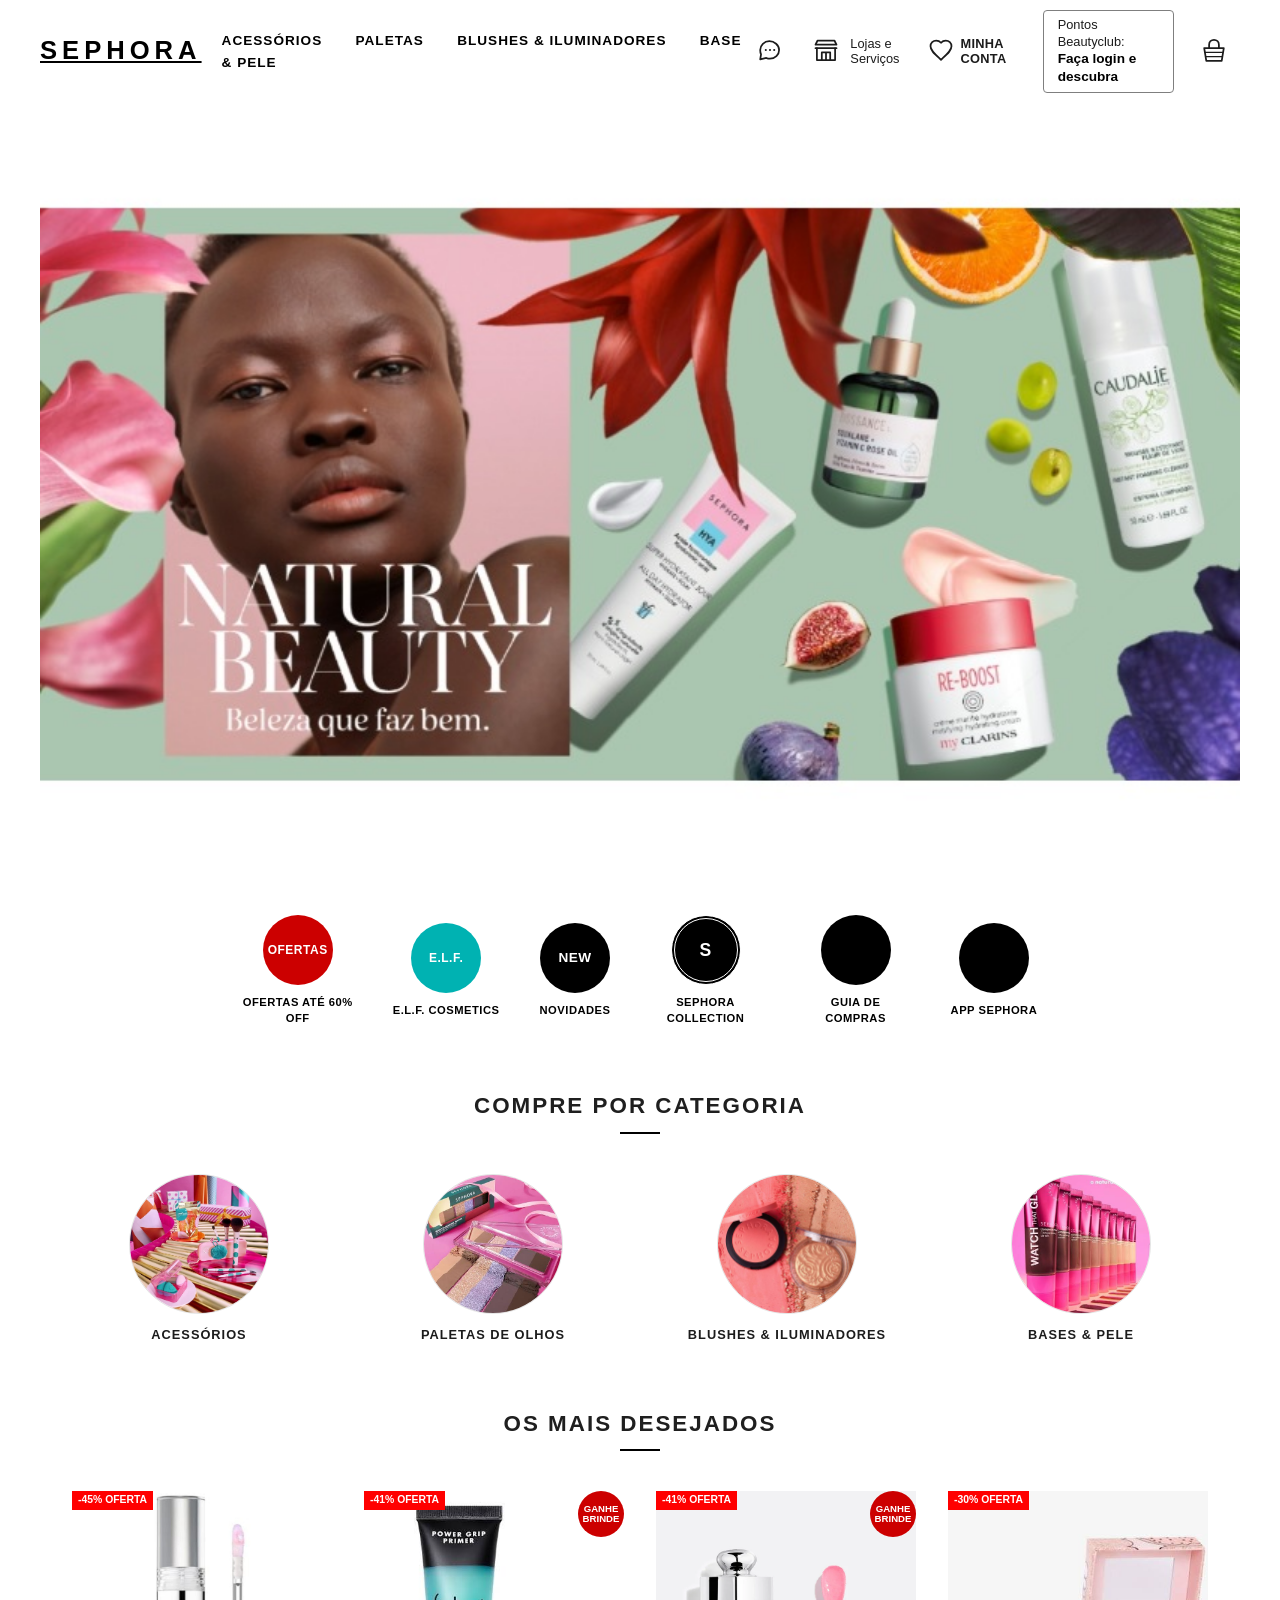
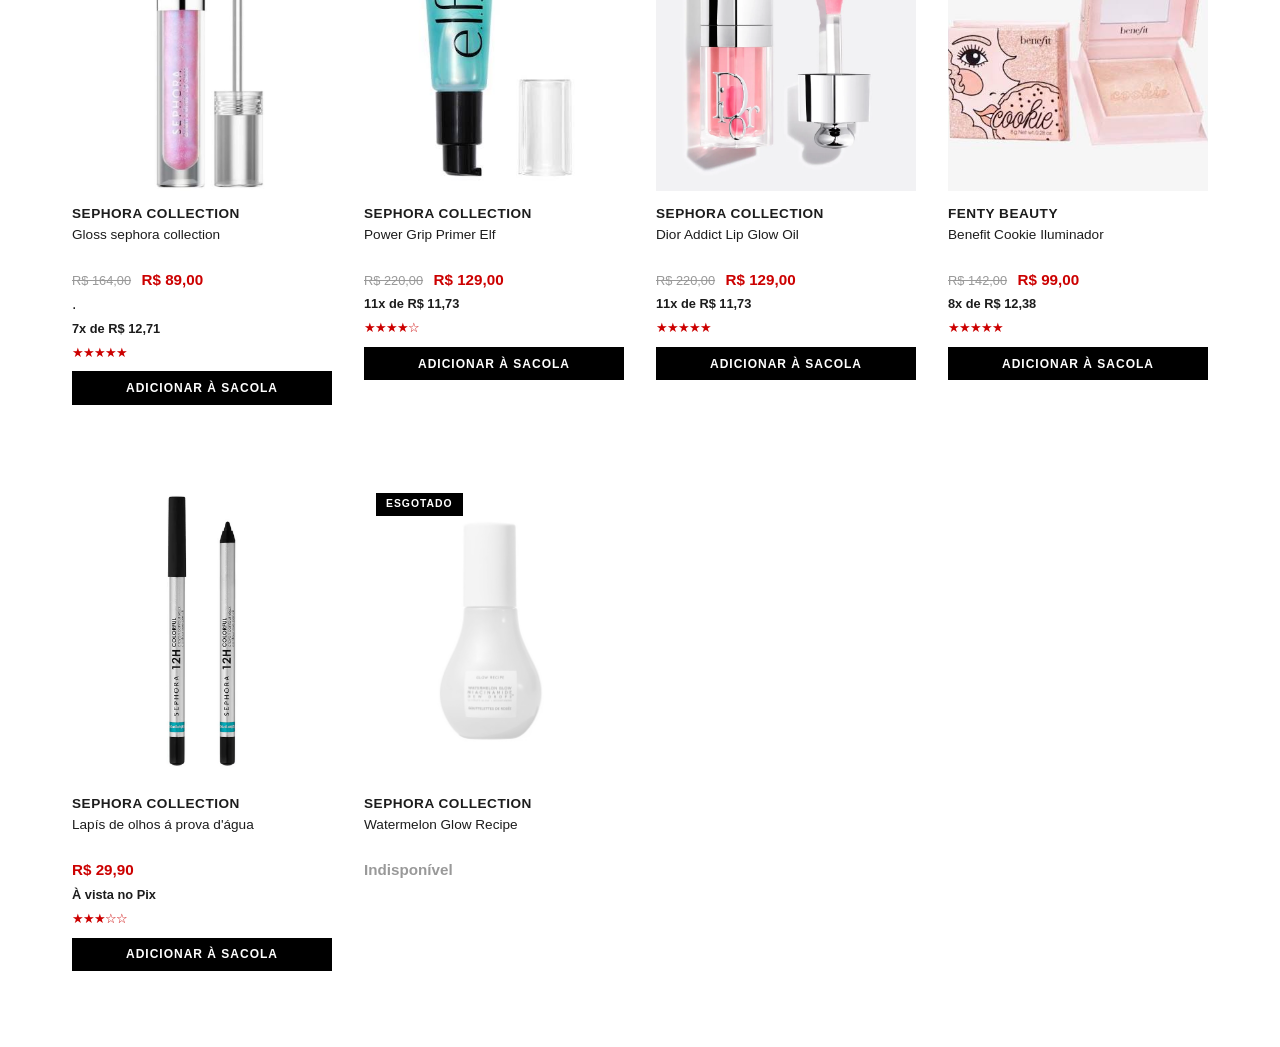
==== index.html @ aa8ab653 "Projeto completo E-commerce HTML5 e CSS3" ====
<!DOCTYPE html>
<html lang="br">
<head>
    <meta charset="UTF-8">
    <meta name="viewport" content="width=device-width, initial-scale=1.0">
    <title>Sephora Collection | Vitrine Glow  Beauty</title>
    <link rel="stylesheet" href="style.css">
</head>
<body>
    <header class="main-header">
        <div class="header-container">
            <div class="logo-area">
                <a href="index.html" class="brand-name">Sephora</a>
            </div>
            
            <nav class="main-nav">
                <a href="imagem.jpg.jpg">Acessórios</a>
                <a href="#paletas">Paletas</a>
                <a href="#blushes">Blushes & Iluminadores</a>
                <a href="#pele">Base & Pele</a>
            </nav>
            <div class="cart-icon" aria-label="Sacola de compras"></div>
              <!-- REPLICA EXATA DOS ÍCONES DA SEPHORA -->
<div class="sephora-icons-row">
    
    <!-- 1. Balão de Atendimento (...) -->
    <button class="sephora-icon-button" aria-label="Atendimento">
        <svg class="svg-sephora-asset" viewBox="0 0 40 40" width="28" height="28">
            <path fill="none" stroke="#1c1c1c" stroke-width="2.5" stroke-linecap="round" stroke-linejoin="round" d="M33,18.5 C33,25.4 27.2,31 20,31 C18.1,31 16.3,30.6 14.7,29.9 L6,32 L7.2,24.9 C6.4,23 6,20.8 6,18.5 C6,11.6 11.8,6 19,6 C26.2,6 33,11.6 33,18.5 Z"/>
            <circle cx="14" cy="18.5" r="1.5" fill="#1c1c1c"/>
            <circle cx="20" cy="18.5" r="1.5" fill="#1c1c1c"/>
            <circle cx="26" cy="18.5" r="1.5" fill="#1c1c1c"/>
        </svg>
    </button>

    <!-- 2. Lojas e Serviços -->
    <button class="sephora-icon-button" aria-label="Lojas e Serviços">
        <svg class="svg-sephora-asset" viewBox="0 0 40 40" width="28" height="28">
            <!-- Teto/Aba da loja -->
            <path fill="none" stroke="#1c1c1c" stroke-width="2.5" stroke-linecap="round" stroke-linejoin="round" d="M5,16 L35,16 M5,11 L35,11 M5,11 L8,5 L32,5 L35,11"/>
            <!-- Corpo e colunas internas da fachada -->
            <path fill="none" stroke="#1c1c1c" stroke-width="2.5" stroke-linecap="round" stroke-linejoin="round" d="M7,16 L7,33 L33,33 L33,16 M14,33 L14,22 L26,22 L26,33 M20,22 L20,33"/>
        </svg>
        <span class="sephora-icon-label-text">Lojas e<br>Serviços</span>
    </button>

    <!-- 3. Minha Conta / Favoritos -->
    <a href="cadastro.html" class="sephora-icon-button" aria-label="Minha Conta" style="text-decoration: none; color: inherit; display:  flex; align-items: center; gap:5px;">
        <svg class="svg-sephora-asset" viewBox="0 0 40 40" width="28" height="28">
            <path fill="none" stroke="#1c1c1c" stroke-width="2.5" stroke-linecap="round" stroke-linejoin="round" d="M20,32.5 L17.8,30.5 C10,23.4 5,18.9 5,13.3 C5,8.7 8.6,5.1 13.2,5.1 C15.8,5.1 18.3,6.3 20,8.2 C21.7,6.3 24.2,5.1 26.8,5.1 C31.4,5.1 35,8.7 35,13.3 C35,18.9 30,23.4 22.2,30.5 L20,32.5 Z"/>
        </svg>
        <span class="sephora-icon-label-text bold-uppercase">MINHA CONTA</span>
    </a>

    <!-- 4. Caixa Beautyclub -->
    <div class="sephora-beautyclub-box">
        <span class="bc-row-top">Pontos Beautyclub:</span>
        <span class="bc-row-bottom">Faça login e descubra</span>
    </div>

    <!-- 5. Sacola de Compras Aramada -->
    <a href="carrinho.html" class="sephora-icon-button" aria-label="Sacola de compras">
        <svg class="svg-sephora-asset" viewBox="0 0 40 40" width="28" height="28">
            <!-- Alça superior -->
            <path fill="none" stroke="#1c1c1c" stroke-width="2.5" stroke-linecap="round" stroke-linejoin="round" d="M13,16 L13,11 C13,7.1 16.1,4 20,4 C23.9,4 27,7.1 27,11 L27,16"/>
            <!-- Cesta base -->
            <path fill="none" stroke="#1c1c1c" stroke-width="2.5" stroke-linecap="round" stroke-linejoin="round" d="M6,16 L34,16 L31,34 L9,34 Z"/>
            <!-- Linhas horizontais internas da cesta -->
            <path fill="none" stroke="#1c1c1c" stroke-width="1.8" d="M7,22 L33,22 M8,28 L32,28"/>
        </svg>
    </a>

</div>

        </div>
    </header>

    <main>
        
        <section class="hero-carousel" aria-label="Destaques e Campanhas de Beleza">
            <div class="carousel-track">
                <div class="carousel-slide" id="slide-1">
                    <img src="img/Sephora.jpg" width="1200" height="400" alt="Banner Campanha Especial: Conheça as novas coleções de Paletas Sephora.">
                </div>
                <div class="carousel-slide" id="slide-2">
                    <img src="acessorios.png" width="1200" height="400" alt="Banner de maquiagens exclusivas dispostas em uma bancada sofisticada com pincéis premium.">
                </div>
                <div class="carousel-slide" id="slide-3">
                    <img src="img/" width="1200" height="400" alt="Banner de cuidados com a pele e bases fluidas de alta performance.">
                </div>
            </div>
        </section>

        <!-- 3. NAVEGAÇÃO POR CATEGORIAS CORRIGIDA (Sem links quebrados) -->
<section class="bubble-categories-section">
    <div class="bubbles-container">
        
        <a href="#" class="bubble-item">
            <div class="bubble-img-holder alert-red">OFERTAS</div>
            <span>OFERTAS ATÉ 60% OFF</span>
        </a>

        <a href="#" class="bubble-item">
            <!-- Corrigido: Agora usa um círculo estilizado em CSS texturizado -->
            <div class="bubble-img-holder bg-elf">e.l.f.</div>
            <span>E.L.F. COSMETICS</span>
        </a>

        <a href="#" class="bubble-item">
            <div class="bubble-img-holder bg-dark">NEW</div>
            <span>NOVIDADES</span>
        </a>

        <a href="#" class="bubble-item">
            <!-- Corrigido: Agora usa um círculo estilizado com as listras da Sephora -->
            <div class="bubble-img-holder bg-sephora">S</div>
            <span>SEPHORA COLLECTION</span>
        </a>

        <a href="#" class="bubble-item">
            <div class="bubble-img-holder bg-dark"></div>
            <span>GUIA DE COMPRAS</span>
        </a>

        <a href="#" class="bubble-item">
            <div class="bubble-img-holder bg-dark"></div>
            <span>APP SEPHORA</span>
        </a>

    </div>
</section>


    <section class="categories-section">
            <h2>Compre por Categoria</h2>
            <div class="categories-grid">
                <a href="#acessorios" class="category-item">
                    <img src="imagem.jpg.jpg" width="150" height="150" alt="Categoria Acessórios e Pincéis de Maquiagem.">
                    <span>Acessórios</span>
                </a>
                <a href="#paletas" class="category-item">
                    <img src="img/images (2).jpg" width="150" height="150" alt="Categoria Paletas de Sombras Oculares Metálicas.">
                    <span>Paletas de Olhos</span>
                </a>
                <a href="#blushes" class="category-item">
                    <img src="img/532037_4_COLORFUL_LUMINIZER_COMPO_08_2025_1000px.avif" width="150" height="150" alt="Categoria Blushes e Iluminadores Compactos.">
                    <span>Blushes & Iluminadores</span>
                </a>
                <a href="#pele" class="category-item">
                    <img src="img/images (3).jpg" width="150" height="150" alt="Categoria Bases e Corretivos Faciais de Alta Cobertura.">
                    <span>Bases & Pele</span>
                </a>
            </div>
        </section>
        <section class="showcase-section">
            <h2>Os Mais Desejados</h2>
            <div class="products-grid">
                
                
                <article class="product-card" id="acessorios">
                    <span class="badge-discount">-45% OFERTA</span>
                    <figure class="product-image-container">
                        <img src="oi.jpg" width="300" height="300" loading="lazy" alt="">
                    </figure>
                    <figcaption class="product-info">
                        <span class="brand-tag">Sephora Collection</span>
                        <h3> Gloss sephora collection</h3>
                        <div class="price-block">
                            <span class="old-price">R$ 164,00</span>
                            <span class="current-price">R$ 89,00</span>
                        </div>.
                        <p class="installment">7x de R$ 12,71</p>
                        <div class="rating-stars">★★★★★</div>
                        <button class="btn-buy"><a href="produto.html">Adicionar à Sacola</a></button>
                    </figcaption>
                </article>


                <article class="product-card" id="paletas">
                    <span class="badge-discount">-41% OFERTA</span>
                    <div class="badge-gift">GANHE<br>BRINDE</div>
                    <figure class="product-image-container">
                        <img src="img/images (1).jpg" width="300" height="300" loading="lazy" alt="">
                    </figure>
                    <figcaption class="product-info">
                        <span class="brand-tag">Sephora Collection</span>
                        <h3>Power Grip Primer Elf</h3>
                        <div class="price-block">
                            <span class="old-price">R$ 220,00</span>
                            <span class="current-price">R$ 129,00</span>
                        </div>
                        <p class="installment">11x de R$ 11,73</p>
                        <div class="rating-stars">★★★★☆</div>
                        <button class="btn-buy">Adicionar à Sacola</button>
                    </figcaption>
                </article>

                
                <article class="product-card" id="blushes">
                    <span class="badge-discount">-41% OFERTA</span>
                    <div class="badge-gift">GANHE<br>BRINDE</div>
                    <figure class="product-image-container">
                        <img src="img/Y0000163_E000001063_E01_RHC.webp" width="300" height="300" loading="lazy" alt="">
                    </figure>
                    <figcaption class="product-info">
                        <span class="brand-tag">Sephora Collection</span>
                        <h3>Dior Addict Lip Glow Oil</h3>
                        <div class="price-block">
                            <span class="old-price">R$ 220,00</span>
                            <span class="current-price">R$ 129,00</span>
                        </div>
                        <p class="installment">11x de R$ 11,73</p>
                        <div class="rating-stars">★★★★★</div>
                        <button class="btn-buy">Adicionar à Sacola</button>
                    </figcaption>
                </article>

                <article class="product-card" id="blushes">
                    <span class="badge-discount">-30% OFERTA</span>
                    <figure class="product-image-container">
                        <img src="img/images.jpg" width="300" height="300" loading="lazy" alt="Linha completa de preparação de pele Fenty Beauty contendo base fluida mate, corretivo de alta cobertura, spray fixador e primer.">
                    </figure>
                    <figcaption class="product-info">
                        <span class="brand-tag">Fenty Beauty</span>
                        <h3>Benefit Cookie Iluminador</h3>
                        <div class="price-block">
                            <span class="old-price">R$ 142,00</span>
                            <span class="current-price">R$ 99,00</span>
                        </div>
                        <p class="installment">8x de R$ 12,38</p>
                        <div class="rating-stars">★★★★★</div>
                        <button class="btn-buy">Adicionar à Sacola</button>
                    </figcaption>
                </article>

               
                <article class="product-card">
                    <figure class="product-image-container">
                        <img src="img/501487_Contour eye pencil 12H wear_01_ensemble_BD_1000px.avif" width="300" height="300" loading="lazy" alt="">
                    </figure>
                    <figcaption class="product-info">
                        <span class="brand-tag">Sephora Collection</span>
                        <h3>Lapís de olhos á prova d'água</h3>
                        <div class="price-block">
                            <span class="current-price">R$ 29,90</span>
                        </div>
                        <p class="installment">À vista no Pix</p>
                        <div class="rating-stars">★★★☆☆</div>
                        <button class="btn-buy">Adicionar à Sacola</button>
                    </figcaption>
                </article>

                
                <article class="product-card sold-out">
                    <figure class="product-image-container">
                        <span class="badge-sold-out">ESGOTADO</span>
                        <img src="img/watermelon_glow_niacinamide_dew_drops_glow_recipe_3653_1_5a32e5438d73ad2b2cc1507af4ff60c1.webp" width="300" height="300" loading="lazy" alt="">
                    </figure>
                    <figcaption class="product-info">
                        <span class="brand-tag">Sephora Collection</span>
                        <h3>Watermelon Glow Recipe</h3>
                        <div class="price-block">
                            <span class="price-unavailable">Indisponível</span>

    </main>

    
</body>
</html>
---- style.css ----
/* RESET DE CSS E CONFIGURAÇÕES GERAIS */
* {
    margin: 0;
    padding: 0;
    box-sizing: border-box;
}

body {
    font-family: 'Helvetica Neue', Helvetica, Arial, sans-serif;
    background-color: #ffffff; /* Fundo limpo e sofisticado */
    color: #1f1f1f; /* Texto escuro elegante */
    line-height: 1.4;
    -webkit-font-smoothing: antialiased;
}

/* 1. ESTILIZAÇÃO DO CABEÇALHO (Estilo Sephora) */
.main-header {
    background-color: #ffffff; /* Cabeçalho preto icônico */
    color: #ffffff;
    position: sticky;
    top: 0;
    z-index: 100;
}

/* CONTAINER PRINCIPAL DA BARRA DE ÍCONES */
.sephora-icons-row {
    display: flex;
    align-items: center;
    gap: 24px;
    background-color: #ffffff;
    padding: 10px;
}

/* Botões invisíveis para conter os SVGs */
.sephora-icon-button {
    background: none;
    border: none;
    display: flex;
    align-items: center;
    gap: 10px; /* Distância exata entre o ícone e o texto lateral */
    cursor: pointer;
    padding: 2px;
    color: #1c1c1c;
    transition: opacity 0.2s ease;
}

.sephora-icon-button:hover {
    opacity: 0.6;
}

/* Tamanho e comportamento dos vetores */
.svg-sephora-asset {
    display: block;
    flex-shrink: 0;
}

/* TEXTOS LATERAIS DOS ÍCONES (Fiel ao tamanho e estilo da imagem) */
.sephora-icon-label-text {
    font-family: Arial, sans-serif;
    font-size: 0.8rem;
    color: #1c1c1c;
    text-align: left;
    line-height: 1.2;
    font-weight: 500;
}

/* Estilo para o botão "MINHA CONTA" */
.bold-uppercase {
    font-weight: 700;
    letter-spacing: 0.3px;
}

/* BORDAS E TEXTOS DA CAIXA BEAUTYCLUB */
.sephora-beautyclub-box {
    border: 1px solid #7f7f7f; /* Tom de borda cinza idêntico ao da imagem */
    border-radius: 4px;
    padding: 6px 14px;
    display: flex;
    flex-direction: column;
    justify-content: center;
    background-color: #ffffff;
    line-height: 1.3;
    font-family: Arial, sans-serif;
}

.bc-row-top {
    font-size: 0.8rem;  
    color: #1c1c1c;
}

.bc-row-bottom {
    font-size: 0.85rem;
    font-weight: 700;
    color: #000000;
}


.header-container {
    max-width: 1200px;
    margin: 0 auto;
    display: flex;
    justify-content: space-between;
    align-items: center;
    background-color: white;
    /* padding: 1.5rem 2rem; */
}

.logo-area {
    display: flex;
    align-items: center;
    gap: 12px;
    margin-right: 20px;
}

.brand-name {
    font-family: 'Arial Black', Gadget, sans-serif;
    font-size: 1.6rem;
    font-weight: 900;
    text-transform: uppercase;
    letter-spacing: 5px; /* Espaçamento chic nas letras */
    color: #000000;
}

.main-nav a {
    color: #000000;
    text-decoration: none;
    margin-right: 1.8rem;
    font-size: 0.85rem;
    font-weight: 600;
    text-transform: uppercase;
    letter-spacing: 1px;
    transition: opacity 0.2s;
}

.main-nav a:hover {
    opacity: 0.6; /* Efeito minimalista de transparência no hover */
}

.cart-icon {
    font-size: 1.2rem;
    cursor: pointer;
    position: relative;
}

.cart-count {
    background-color: #ff3366; /* Rosa vibrante para o contador */
    color: #ffffff;
    font-size: 0.7rem;
    font-weight: bold;
    padding: 2px 6px;
    border-radius: 50%;
    position: absolute;
    top: -8px;
    right: -10px;
}

/* ==========================================================================
   ESTILIZAÇÃO DAS CATEGORIAS EM CÍRCULOS (BUBBLES)
   ========================================================================== */
.bubble-categories-section {
    max-width: 1280px;
    margin: 2.5rem auto;
    padding: 0 1.5rem;
}

.bubbles-container {
    display: flex;
    justify-content: center; /* Centraliza as categorias horizontalmente na tela */
    align-items: center;
    gap: 2.5rem;
    flex-wrap: wrap; /* Permite que os círculos se ajustem em telas de celular */
}

.bubble-item {
    text-decoration: none;
    color: #000000;
    display: flex;
    flex-direction: column;
    align-items: center;
    text-align: center;
    gap: 10px;
}

/* Base estrutural para garantir o Círculo Perfeito exigido na Rubrica */
.bubble-img-holder {
    width: 70px;
    height: 70px;
    border-radius: 50%; /* Transforma em círculo perfeito */
    display: flex;
    justify-content: center;
    align-items: center;
    font-size: 0.75rem;
    font-weight: 800;
    color: #ffffff;
    text-transform: uppercase;
    letter-spacing: 0.5px;
    transition: transform 0.3s cubic-bezier(0.25, 0.46, 0.45, 0.94), border-color 0.3s;
    border: 2px solid transparent;
}

/* Cores customizadas de cada círculo da Sephora */
.alert-red { 
    background-color: #cc0000; 
}

.bg-dark { 
    background-color: #000000; 
    font-size: 0.85rem;
}

.bg-elf { 
    background-color: #00b2b2; /* Tom ciano característico da marca e.l.f. */
    font-family: 'Arial Black', sans-serif;
}

.bg-sephora { 
    background-color: #000000;
    border: 4px double #ffffff; /* Detalhe elegante de borda interna */
    font-size: 1.1rem;
}

.bubble-item span {
    font-size: 0.7rem;
    font-weight: 700;
    letter-spacing: 0.5px;
    max-width: 110px; /* Garante que o texto quebre linha de forma organizada */
}

/* Efeito Hover: Ampliação suave e borda preta marcada */
.bubble-item:hover .bubble-img-holder {
    transform: scale(1.1);
    border-color: #000000;
}

/* 2. CARROSSEL DE BANNERS COM SCROLL SNAP */
.hero-carousel {
    max-width: 1200px;
    margin: 1.5rem auto;
    overflow-x: auto;
    scroll-snap-type: x mandatory;
    scrollbar-width: none;
}

.hero-carousel::-webkit-scrollbar {
    display: none;
}

.carousel-track {
    display: flex;
}

.carousel-slide {
    min-width: 100%;
    scroll-snap-align: start;
}

.carousel-slide img {
    width: 100%;
    height: auto;
    display: block;
    object-fit: cover;
}

/* 3. IMAGENS CIRCULARES NAS CATEGORIAS */
.categories-section, .showcase-section {
    max-width: 1200px;
    margin: 4rem auto;
    padding: 0 2rem;
}

h2 {
    font-size: 1.4rem;
    font-weight: 600;
    text-align: center;
    text-transform: uppercase;
    letter-spacing: 2px;
    margin-bottom: 2.5rem;
    position: relative;
}

/* Linha decorativa fina abaixo do título */
h2::after {
    content: '';
    display: block;
    width: 40px;
    height: 2px;
    background-color: #000000;
    margin: 10px auto 0 auto;
}

.categories-grid {
    display: grid;
    grid-template-columns: repeat(auto-fit, minmax(160px, 1fr));
    gap: 2.5rem;
    text-align: center;
}

.category-item {
    text-decoration: none;
    color: #1c1c1c;
    display: flex;
    flex-direction: column;
    align-items: center;
    gap: 12px;
    font-size: 0.8rem;
    font-weight: 600;
    text-transform: uppercase;
    letter-spacing: 1px;
}

.category-item img {
    width: 140px;
    height: 140px;
    border-radius: 50%; /* Círculo Perfeito */
    object-fit: cover;
    border: 1px solid #e5e5e5;
    transition: transform 0.3s ease, border-color 0.3s;
}

/* Efeito Hover Exigido: Ampliação e borda marcada */
.category-item:hover img {
    transform: scale(1.08);
    border-color: #000000; /* Borda preta sólida e refinada */
}

/* 4. VITRINE DE PRODUTOS PADRONIZADA (GRID + HOVER ZOOM + PREÇOS SEPHORA) */
.products-grid {
    display: grid;
    grid-template-columns: repeat(auto-fit, minmax(260px, 1fr));
    gap: 4rem 2rem;
}

.product-card {
    background-color: #ffffff;
    display: flex;
    flex-direction: column;
    position: relative;
}

/* Container que esconde o crescimento da foto para o efeito de Zoom */
.product-image-container {
    width: 100%;
    overflow: hidden; /* CRUCIAL: impede o vazamento do zoom */
    position: relative;
    background-color: #ffffff;
    display: flex;
    justify-content: center;
    align-items: center;
}

.product-image-container img {
    width: 100%;
    aspect-ratio: 1 / 1; /* Força imagens quadradas idênticas */
    object-fit: cover;   /* Garante preenchimento sem distorção */
    display: block;
    transition: transform 0.5s ease;
}

/* Zoom suave ao passar o mouse */
.product-card:hover .product-image-container img {
    transform: scale(1.06);
}

/* BADGES / SELOS FLUTUANTES (Estilo Catálogo) */
.badge-discount {
    position: absolute;
    top: 0;
    left: 0;
    background-color: #ff0000;
    color: #ffffff;
    font-size: 0.65rem;
    font-weight: bold;
    padding: 2px 6px;
    text-transform: uppercase;
    z-index: 10;
}

.badge-gift {
    position: absolute;
    top: 0;
    right: 0;
    background-color: #cc0000;
    color: #ffffff;
    font-size: 0.6rem;
    font-weight: bold;
    text-align: center;
    width: 46px;
    height: 46px;
    border-radius: 50%;
    display: flex;
    flex-direction: column;
    justify-content: center;
    align-items: center;
    line-height: 1.1;
    z-index: 10;
}

/* IDENTIFICAÇÃO DOS PRODUTOS E DETALHES */
.product-info {
    padding: 0.8rem 0; /* Padding lateral alinhado ao visual editorial */
    display: flex;
    flex-direction: column;
    gap: 2px;
    text-align: left;
}

.brand-tag {
    font-size: 0.85rem;
    font-weight: 700;
    text-transform: uppercase;
    color: #1c1c1c;
    letter-spacing: 0.5px;
}

.product-info h3 {
    font-size: 0.85rem;
    font-weight: 400;
    color: #1c1c1c;
    min-height: 38px; /* Mantém o alinhamento dos blocos de preço */
}

/* ESTRUTURAÇÃO DE PREÇOS DO ENCARTE SEPHORA */
.price-block {
    margin-top: 4px;
}

.old-price {
    font-size: 0.8rem;
    color: #999999;
    text-decoration: line-through;
    margin-right: 6px;
}

.current-price {
    font-size: 0.95rem;
    font-weight: 700;
    color: #cc0000; /* Vermelho escuro para destaque de ofertas */
}

.installment {
    font-size: 0.8rem;
    font-weight: 700;
    color: #1c1c1c;
    margin-top: 2px;
}

/* ESTRELAS DE AVALIAÇÃO */
.rating-stars {
    color: #cc0000;
    font-size: 0.8rem;
    margin-top: 4px;
    letter-spacing: -1px;
}

.btn-buy {
    background-color: #000000;
    color: #ffffff;
    border: none;
    padding: 0.6rem;
    font-size: 0.75rem;
    font-weight: 600;
    text-transform: uppercase;
    letter-spacing: 1px;
    border-radius: 0; /* Bordas retas de marcas de luxo */
    cursor: pointer;
    transition: background-color 0.2s;
    margin-top: 8px;
    text-align: center;
}

.btn-buy:hover {
    background-color: #333333;
}

/* 5. CARD DO PRODUTO ESGOTADO (SOLD OUT COM REQUISITO FILTER) */
.product-card.sold-out .product-image-container img {
    filter: grayscale(100%); /* Filtro Preto e Branco obrigatório */
    opacity: 0.4;             /* Redução de opacidade sutil */
}

.badge-sold-out {
    position: absolute;
    top: 12px;
    left: 12px;
    background-color: #000000;
    color: #ffffff;
    font-weight: 600;
    font-size: 0.65rem;
    padding: 4px 10px;
    z-index: 10;
    letter-spacing: 1px;
}

.price-unavailable {
    color: #999999;
    font-weight: 700;
    font-size: 0.95rem;
}

.btn-notify {
    background-color: #ffffff;
    color: #999999;
    border: 1px solid #cccccc;
    padding: 0.6rem;
    font-size: 0.75rem;
    font-weight: 600;
    text-transform: uppercase;
    cursor: not-allowed;
    margin-top: 8px;
}

/* RODAPÉ DO SITE */
.main-footer {
    background-color: #ffffff;
    border-top: 1px solid #e5e5e5;
    padding: 3rem 2rem;
    text-align: center;
    color: #767676;
    font-size: 0.8rem;
    margin-top: 6rem;
}

/* Ajuste Responsivo Rápido */
@media (max-width: 768px) {
    .header-container {
        flex-direction: column;
        gap: 12px;
    }
    .main-nav {
        margin: 8px 0;
    }    
}
.btn-buy a {
    color: #ffffff;          
    text-decoration: none;   
}
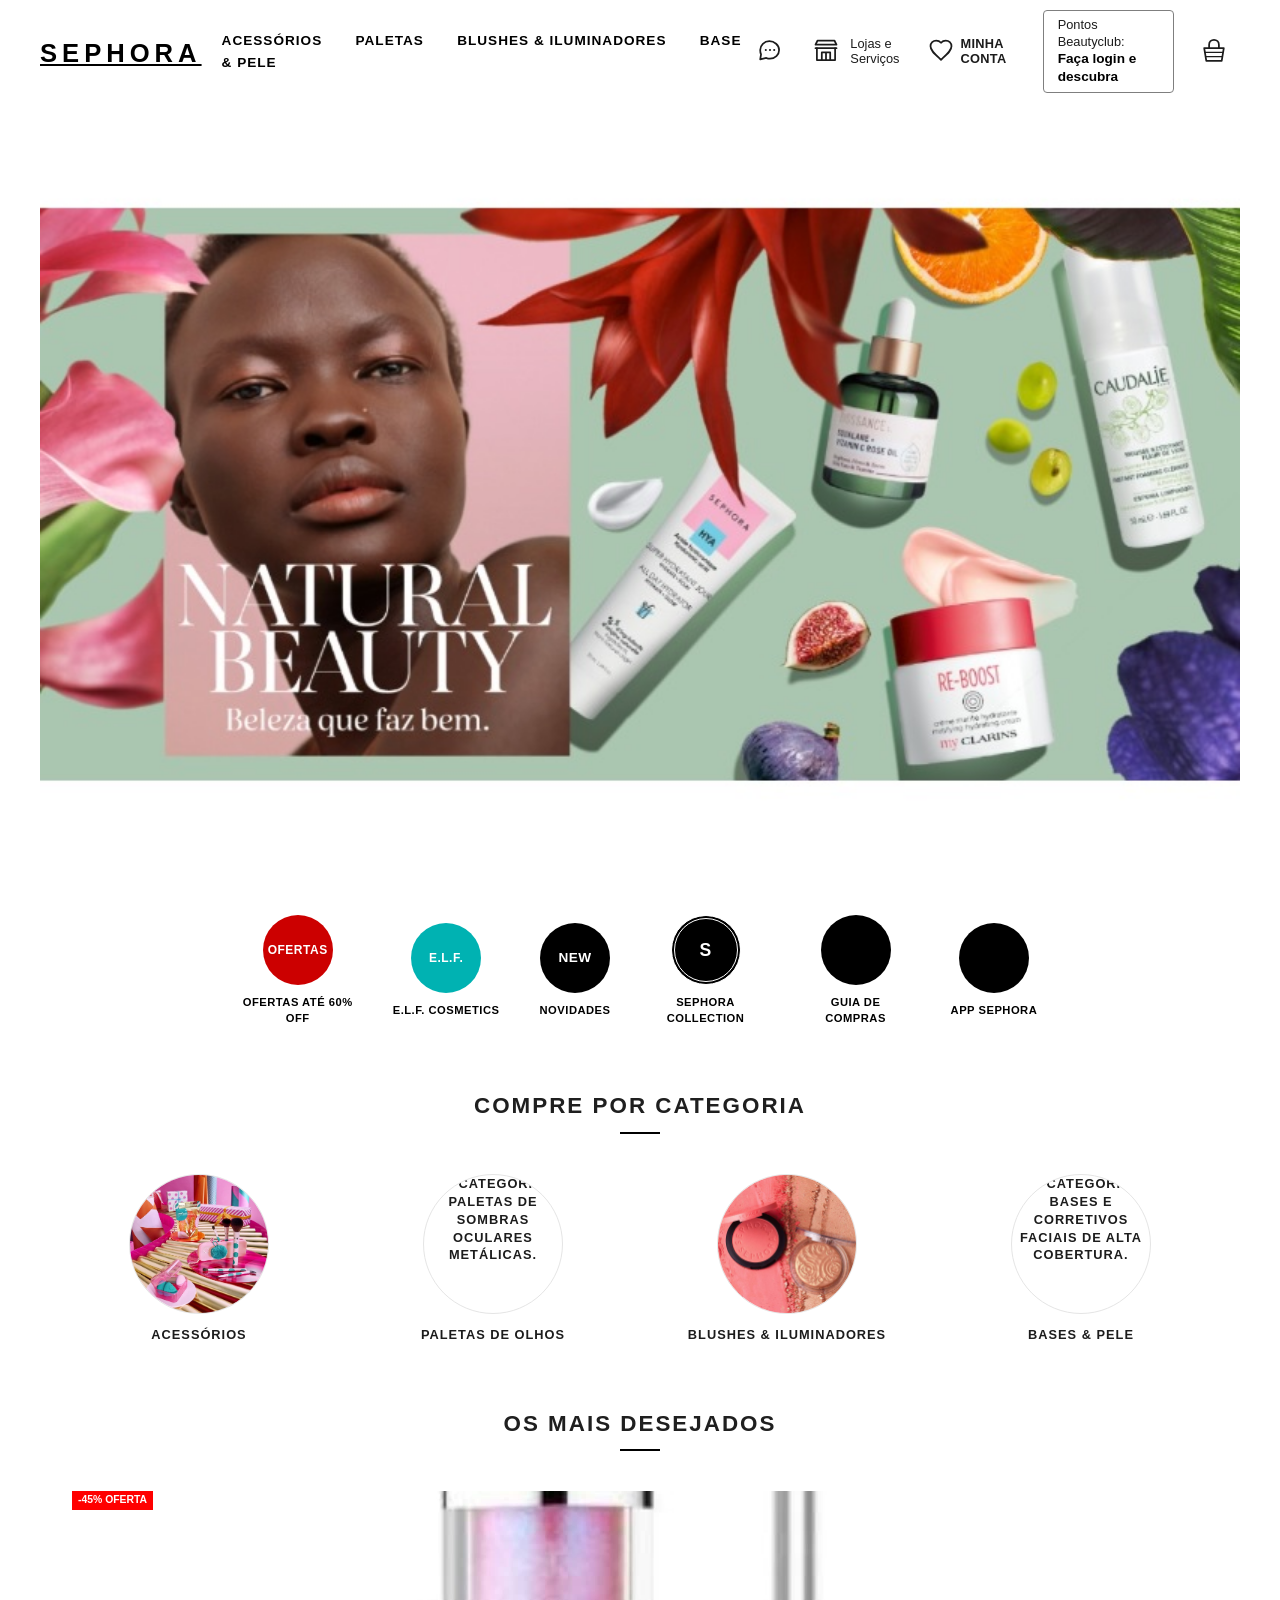
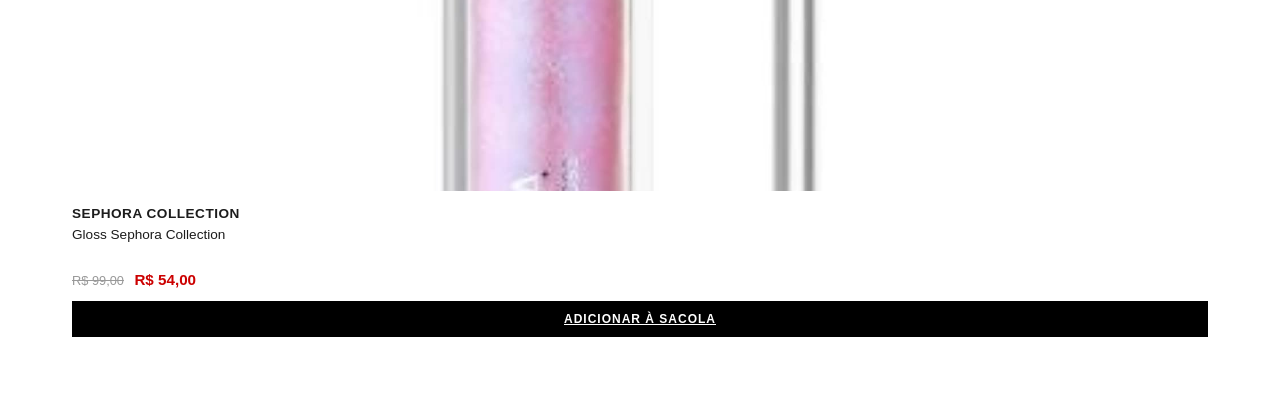
==== commit 0577bc04: "arruma erros" ====
--- a/index.html
+++ b/index.html
@@ -1,16 +1,17 @@
 <!DOCTYPE html>
-<html lang="br">
+<html lang="pt-BR">
 <head>
     <meta charset="UTF-8">
     <meta name="viewport" content="width=device-width, initial-scale=1.0">
-    <title>Sephora Collection | Vitrine Glow  Beauty</title>
+    <title>Sephora Collection | Vitrine Glow Beauty</title>
     <link rel="stylesheet" href="style.css">
 </head>
 <body>
     <header class="main-header">
         <div class="header-container">
             <div class="logo-area">
-                <a href="index.html" class="brand-name">Sephora</a>
+                <!-- Adicionado h1 para resolver o aviso de falta de título principal -->
+                <h1><a href="index.html" class="brand-name">Sephora</a></h1>
             </div>
             
             <nav class="main-nav">
@@ -19,64 +20,60 @@
                 <a href="#blushes">Blushes & Iluminadores</a>
                 <a href="#pele">Base & Pele</a>
             </nav>
-            <div class="cart-icon" aria-label="Sacola de compras"></div>
-              <!-- REPLICA EXATA DOS ÍCONES DA SEPHORA -->
-<div class="sephora-icons-row">
-    
-    <!-- 1. Balão de Atendimento (...) -->
-    <button class="sephora-icon-button" aria-label="Atendimento">
-        <svg class="svg-sephora-asset" viewBox="0 0 40 40" width="28" height="28">
-            <path fill="none" stroke="#1c1c1c" stroke-width="2.5" stroke-linecap="round" stroke-linejoin="round" d="M33,18.5 C33,25.4 27.2,31 20,31 C18.1,31 16.3,30.6 14.7,29.9 L6,32 L7.2,24.9 C6.4,23 6,20.8 6,18.5 C6,11.6 11.8,6 19,6 C26.2,6 33,11.6 33,18.5 Z"/>
-            <circle cx="14" cy="18.5" r="1.5" fill="#1c1c1c"/>
-            <circle cx="20" cy="18.5" r="1.5" fill="#1c1c1c"/>
-            <circle cx="26" cy="18.5" r="1.5" fill="#1c1c1c"/>
-        </svg>
-    </button>
 
-    <!-- 2. Lojas e Serviços -->
-    <button class="sephora-icon-button" aria-label="Lojas e Serviços">
-        <svg class="svg-sephora-asset" viewBox="0 0 40 40" width="28" height="28">
-            <!-- Teto/Aba da loja -->
-            <path fill="none" stroke="#1c1c1c" stroke-width="2.5" stroke-linecap="round" stroke-linejoin="round" d="M5,16 L35,16 M5,11 L35,11 M5,11 L8,5 L32,5 L35,11"/>
-            <!-- Corpo e colunas internas da fachada -->
-            <path fill="none" stroke="#1c1c1c" stroke-width="2.5" stroke-linecap="round" stroke-linejoin="round" d="M7,16 L7,33 L33,33 L33,16 M14,33 L14,22 L26,22 L26,33 M20,22 L20,33"/>
-        </svg>
-        <span class="sephora-icon-label-text">Lojas e<br>Serviços</span>
-    </button>
+            <!-- Adicionado role="img" para permitir o aria-label na div -->
+            <div class="cart-icon" role="img" aria-label="Sacola de compras"></div>
 
-    <!-- 3. Minha Conta / Favoritos -->
-    <a href="cadastro.html" class="sephora-icon-button" aria-label="Minha Conta" style="text-decoration: none; color: inherit; display:  flex; align-items: center; gap:5px;">
-        <svg class="svg-sephora-asset" viewBox="0 0 40 40" width="28" height="28">
-            <path fill="none" stroke="#1c1c1c" stroke-width="2.5" stroke-linecap="round" stroke-linejoin="round" d="M20,32.5 L17.8,30.5 C10,23.4 5,18.9 5,13.3 C5,8.7 8.6,5.1 13.2,5.1 C15.8,5.1 18.3,6.3 20,8.2 C21.7,6.3 24.2,5.1 26.8,5.1 C31.4,5.1 35,8.7 35,13.3 C35,18.9 30,23.4 22.2,30.5 L20,32.5 Z"/>
-        </svg>
-        <span class="sephora-icon-label-text bold-uppercase">MINHA CONTA</span>
-    </a>
+            <!-- REPLICA EXATA DOS ÍCONES DA SEPHORA -->
+            <div class="sephora-icons-row">
+                
+                <!-- 1. Balão de Atendimento (...) -->
+                <button type="button" class="sephora-icon-button" aria-label="Atendimento">
+                    <svg class="svg-sephora-asset" viewBox="0 0 40 40" width="28" height="28">
+                        <path fill="none" stroke="#1c1c1c" stroke-width="2.5" stroke-linecap="round" stroke-linejoin="round" d="M33,18.5 C33,25.4 27.2,31 20,31 C18.1,31 16.3,30.6 14.7,29.9 L6,32 L7.2,24.9 C6.4,23 6,20.8 6,18.5 C6,11.6 11.8,6 19,6 C26.2,6 33,11.6 33,18.5 Z"/>
+                        <circle cx="14" cy="18.5" r="1.5" fill="#1c1c1c"/>
+                        <circle cx="20" cy="18.5" r="1.5" fill="#1c1c1c"/>
+                        <circle cx="26" cy="18.5" r="1.5" fill="#1c1c1c"/>
+                    </svg>
+                </button>
 
-    <!-- 4. Caixa Beautyclub -->
-    <div class="sephora-beautyclub-box">
-        <span class="bc-row-top">Pontos Beautyclub:</span>
-        <span class="bc-row-bottom">Faça login e descubra</span>
-    </div>
+                <!-- 2. Lojas e Serviços -->
+                <button type="button" class="sephora-icon-button" aria-label="Lojas e Serviços">
+                    <svg class="svg-sephora-asset" viewBox="0 0 40 40" width="28" height="28">
+                        <path fill="none" stroke="#1c1c1c" stroke-width="2.5" stroke-linecap="round" stroke-linejoin="round" d="M5,16 L35,16 M5,11 L35,11 M5,11 L8,5 L32,5 L35,11"/>
+                        <path fill="none" stroke="#1c1c1c" stroke-width="2.5" stroke-linecap="round" stroke-linejoin="round" d="M7,16 L7,33 L33,33 L33,16 M14,33 L14,22 L26,22 L26,33 M20,22 L20,33"/>
+                    </svg>
+                    <span class="sephora-icon-label-text">Lojas e<br>Serviços</span>
+                </button>
 
-    <!-- 5. Sacola de Compras Aramada -->
-    <a href="carrinho.html" class="sephora-icon-button" aria-label="Sacola de compras">
-        <svg class="svg-sephora-asset" viewBox="0 0 40 40" width="28" height="28">
-            <!-- Alça superior -->
-            <path fill="none" stroke="#1c1c1c" stroke-width="2.5" stroke-linecap="round" stroke-linejoin="round" d="M13,16 L13,11 C13,7.1 16.1,4 20,4 C23.9,4 27,7.1 27,11 L27,16"/>
-            <!-- Cesta base -->
-            <path fill="none" stroke="#1c1c1c" stroke-width="2.5" stroke-linecap="round" stroke-linejoin="round" d="M6,16 L34,16 L31,34 L9,34 Z"/>
-            <!-- Linhas horizontais internas da cesta -->
-            <path fill="none" stroke="#1c1c1c" stroke-width="1.8" d="M7,22 L33,22 M8,28 L32,28"/>
-        </svg>
-    </a>
+                <!-- 3. Minha Conta / Favoritos -->
+                <a href="cadastro.html" class="sephora-icon-button" aria-label="Minha Conta" style="text-decoration: none; color: inherit; display: flex; align-items: center; gap:5px;">
+                    <svg class="svg-sephora-asset" viewBox="0 0 40 40" width="28" height="28">
+                        <path fill="none" stroke="#1c1c1c" stroke-width="2.5" stroke-linecap="round" stroke-linejoin="round" d="M20,32.5 L17.8,30.5 C10,23.4 5,18.9 5,13.3 C5,8.7 8.6,5.1 13.2,5.1 C15.8,5.1 18.3,6.3 20,8.2 C21.7,6.3 24.2,5.1 26.8,5.1 C31.4,5.1 35,8.7 35,13.3 C35,18.9 30,23.4 22.2,30.5 L20,32.5 Z"/>
+                    </svg>
+                    <span class="sephora-icon-label-text bold-uppercase">MINHA CONTA</span>
+                </a>
 
-</div>
+                <!-- 4. Caixa Beautyclub -->
+                <div class="sephora-beautyclub-box">
+                    <span class="bc-row-top">Pontos Beautyclub:</span>
+                    <span class="bc-row-bottom">Faça login e descubra</span>
+                </div>
 
+                <!-- 5. Sacola de Compras Aramada -->
+                <a href="carrinho.html" class="sephora-icon-button" aria-label="Sacola de compras">
+                    <svg class="svg-sephora-asset" viewBox="0 0 40 40" width="28" height="28">
+                        <path fill="none" stroke="#1c1c1c" stroke-width="2.5" stroke-linecap="round" stroke-linejoin="round" d="M13,16 L13,11 C13,7.1 16.1,4 20,4 C23.9,4 27,7.1 27,11 L27,16"/>
+                        <path fill="none" stroke="#1c1c1c" stroke-width="2.5" stroke-linecap="round" stroke-linejoin="round" d="M6,16 L34,16 L31,34 L9,34 Z"/>
+                        <path fill="none" stroke="#1c1c1c" stroke-width="1.8" d="M7,22 L33,22 M8,28 L32,28"/>
+                    </svg>
+                </a>
+
+            </div>
         </div>
     </header>
 
     <main>
-        
         <section class="hero-carousel" aria-label="Destaques e Campanhas de Beleza">
             <div class="carousel-track">
                 <div class="carousel-slide" id="slide-1">
@@ -86,52 +83,48 @@
                     <img src="acessorios.png" width="1200" height="400" alt="Banner de maquiagens exclusivas dispostas em uma bancada sofisticada com pincéis premium.">
                 </div>
                 <div class="carousel-slide" id="slide-3">
-                    <img src="img/" width="1200" height="400" alt="Banner de cuidados com a pele e bases fluidas de alta performance.">
+                    <!-- Preencha com o nome real do arquivo de imagem -->
+                    <img src="img/banner-pele.jpg" width="1200" height="400" alt="Banner de cuidados com a pele e bases fluidas de alta performance.">
                 </div>
             </div>
         </section>
 
-        <!-- 3. NAVEGAÇÃO POR CATEGORIAS CORRIGIDA (Sem links quebrados) -->
-<section class="bubble-categories-section">
-    <div class="bubbles-container">
-        
-        <a href="#" class="bubble-item">
-            <div class="bubble-img-holder alert-red">OFERTAS</div>
-            <span>OFERTAS ATÉ 60% OFF</span>
-        </a>
+        <!-- Trocado <section> por <div> pois não há título (h2-h6) nesta área -->
+        <div class="bubble-categories-section">
+            <div class="bubbles-container">
+                <a href="#" class="bubble-item">
+                    <div class="bubble-img-holder alert-red">OFERTAS</div>
+                    <span>OFERTAS ATÉ 60% OFF</span>
+                </a>
 
-        <a href="#" class="bubble-item">
-            <!-- Corrigido: Agora usa um círculo estilizado em CSS texturizado -->
-            <div class="bubble-img-holder bg-elf">e.l.f.</div>
-            <span>E.L.F. COSMETICS</span>
-        </a>
+                <a href="#" class="bubble-item">
+                    <div class="bubble-img-holder bg-elf">e.l.f.</div>
+                    <span>E.L.F. COSMETICS</span>
+                </a>
 
-        <a href="#" class="bubble-item">
-            <div class="bubble-img-holder bg-dark">NEW</div>
-            <span>NOVIDADES</span>
-        </a>
+                <a href="#" class="bubble-item">
+                    <div class="bubble-img-holder bg-dark">NEW</div>
+                    <span>NOVIDADES</span>
+                </a>
 
-        <a href="#" class="bubble-item">
-            <!-- Corrigido: Agora usa um círculo estilizado com as listras da Sephora -->
-            <div class="bubble-img-holder bg-sephora">S</div>
-            <span>SEPHORA COLLECTION</span>
-        </a>
+                <a href="#" class="bubble-item">
+                    <div class="bubble-img-holder bg-sephora">S</div>
+                    <span>SEPHORA COLLECTION</span>
+                </a>
 
-        <a href="#" class="bubble-item">
-            <div class="bubble-img-holder bg-dark"></div>
-            <span>GUIA DE COMPRAS</span>
-        </a>
+                <a href="#" class="bubble-item">
+                    <div class="bubble-img-holder bg-dark"></div>
+                    <span>GUIA DE COMPRAS</span>
+                </a>
 
-        <a href="#" class="bubble-item">
-            <div class="bubble-img-holder bg-dark"></div>
-            <span>APP SEPHORA</span>
-        </a>
+                <a href="#" class="bubble-item">
+                    <div class="bubble-img-holder bg-dark"></div>
+                    <span>APP SEPHORA</span>
+                </a>
+            </div>
+        </div>
 
-    </div>
-</section>
-
-
-    <section class="categories-section">
+        <section class="categories-section">
             <h2>Compre por Categoria</h2>
             <div class="categories-grid">
                 <a href="#acessorios" class="category-item">
@@ -139,7 +132,8 @@
                     <span>Acessórios</span>
                 </a>
                 <a href="#paletas" class="category-item">
-                    <img src="img/images (2).jpg" width="150" height="150" alt="Categoria Paletas de Sombras Oculares Metálicas.">
+                    <!-- Renomeie o arquivo real na pasta img/ para tirar os espaços -->
+                    <img src="img/images-2.jpg" width="150" height="150" alt="Categoria Paletas de Sombras Oculares Metálicas.">
                     <span>Paletas de Olhos</span>
                 </a>
                 <a href="#blushes" class="category-item">
@@ -147,123 +141,43 @@
                     <span>Blushes & Iluminadores</span>
                 </a>
                 <a href="#pele" class="category-item">
-                    <img src="img/images (3).jpg" width="150" height="150" alt="Categoria Bases e Corretivos Faciais de Alta Cobertura.">
+                    <!-- Renomeie o arquivo real na pasta img/ para tirar os espaços -->
+                    <img src="img/images-3.jpg" width="150" height="150" alt="Categoria Bases e Corretivos Faciais de Alta Cobertura.">
                     <span>Bases & Pele</span>
                 </a>
             </div>
         </section>
+
         <section class="showcase-section">
             <h2>Os Mais Desejados</h2>
             <div class="products-grid">
                 
-                
+                <!-- Card 1 -->
                 <article class="product-card" id="acessorios">
                     <span class="badge-discount">-45% OFERTA</span>
                     <figure class="product-image-container">
-                        <img src="oi.jpg" width="300" height="300" loading="lazy" alt="">
+                        <img src="oi.jpg" width="300" height="300" loading="lazy" alt="Gloss Sephora Collection">
                     </figure>
-                    <figcaption class="product-info">
+                    <!-- Trocado <figcaption> por <div> pois está fora da tag <figure> -->
+                    <div class="product-info">
                         <span class="brand-tag">Sephora Collection</span>
-                        <h3> Gloss sephora collection</h3>
+                        <h3>Gloss Sephora Collection</h3>
                         <div class="price-block">
-                            <span class="old-price">R$ 164,00</span>
-                            <span class="current-price">R$ 89,00</span>
-                        </div>.
-                        <p class="installment">7x de R$ 12,71</p>
-                        <div class="rating-stars">★★★★★</div>
-                        <button class="btn-buy"><a href="produto.html">Adicionar à Sacola</a></button>
-                    </figcaption>
+                            <span class="old-price">R$ 99,00</span>
+                            <span class="current-price">R$ 54,00</span>
+                        </div>
+                        <!-- Use apenas <a> com a classe do botão (nunca <a> dentro de <button>) -->
+                        <a href="produto.html" class="btn-buy">Adicionar à Sacola</a>
+                    </div>
                 </article>
 
+                <!-- IMPORTANTE: Nos próximos cards abaixo deste, aplique o mesmo padrão:
+                     1. Use <div class="product-info"> em vez de <figcaption>
+                     2. Não repita o mesmo id="" em dois cards diferentes
+                     3. Tire espaços dos nomes das imagens (ex: images-1.jpg e 501487_Contour_eye_pencil_12H_wear_01_ensemble_BD_1000px.avif)
+                -->
 
-                <article class="product-card" id="paletas">
-                    <span class="badge-discount">-41% OFERTA</span>
-                    <div class="badge-gift">GANHE<br>BRINDE</div>
-                    <figure class="product-image-container">
-                        <img src="img/images (1).jpg" width="300" height="300" loading="lazy" alt="">
-                    </figure>
-                    <figcaption class="product-info">
-                        <span class="brand-tag">Sephora Collection</span>
-                        <h3>Power Grip Primer Elf</h3>
-                        <div class="price-block">
-                            <span class="old-price">R$ 220,00</span>
-                            <span class="current-price">R$ 129,00</span>
-                        </div>
-                        <p class="installment">11x de R$ 11,73</p>
-                        <div class="rating-stars">★★★★☆</div>
-                        <button class="btn-buy">Adicionar à Sacola</button>
-                    </figcaption>
-                </article>
-
-                
-                <article class="product-card" id="blushes">
-                    <span class="badge-discount">-41% OFERTA</span>
-                    <div class="badge-gift">GANHE<br>BRINDE</div>
-                    <figure class="product-image-container">
-                        <img src="img/Y0000163_E000001063_E01_RHC.webp" width="300" height="300" loading="lazy" alt="">
-                    </figure>
-                    <figcaption class="product-info">
-                        <span class="brand-tag">Sephora Collection</span>
-                        <h3>Dior Addict Lip Glow Oil</h3>
-                        <div class="price-block">
-                            <span class="old-price">R$ 220,00</span>
-                            <span class="current-price">R$ 129,00</span>
-                        </div>
-                        <p class="installment">11x de R$ 11,73</p>
-                        <div class="rating-stars">★★★★★</div>
-                        <button class="btn-buy">Adicionar à Sacola</button>
-                    </figcaption>
-                </article>
-
-                <article class="product-card" id="blushes">
-                    <span class="badge-discount">-30% OFERTA</span>
-                    <figure class="product-image-container">
-                        <img src="img/images.jpg" width="300" height="300" loading="lazy" alt="Linha completa de preparação de pele Fenty Beauty contendo base fluida mate, corretivo de alta cobertura, spray fixador e primer.">
-                    </figure>
-                    <figcaption class="product-info">
-                        <span class="brand-tag">Fenty Beauty</span>
-                        <h3>Benefit Cookie Iluminador</h3>
-                        <div class="price-block">
-                            <span class="old-price">R$ 142,00</span>
-                            <span class="current-price">R$ 99,00</span>
-                        </div>
-                        <p class="installment">8x de R$ 12,38</p>
-                        <div class="rating-stars">★★★★★</div>
-                        <button class="btn-buy">Adicionar à Sacola</button>
-                    </figcaption>
-                </article>
-
-               
-                <article class="product-card">
-                    <figure class="product-image-container">
-                        <img src="img/501487_Contour eye pencil 12H wear_01_ensemble_BD_1000px.avif" width="300" height="300" loading="lazy" alt="">
-                    </figure>
-                    <figcaption class="product-info">
-                        <span class="brand-tag">Sephora Collection</span>
-                        <h3>Lapís de olhos á prova d'água</h3>
-                        <div class="price-block">
-                            <span class="current-price">R$ 29,90</span>
-                        </div>
-                        <p class="installment">À vista no Pix</p>
-                        <div class="rating-stars">★★★☆☆</div>
-                        <button class="btn-buy">Adicionar à Sacola</button>
-                    </figcaption>
-                </article>
-
-                
-                <article class="product-card sold-out">
-                    <figure class="product-image-container">
-                        <span class="badge-sold-out">ESGOTADO</span>
-                        <img src="img/watermelon_glow_niacinamide_dew_drops_glow_recipe_3653_1_5a32e5438d73ad2b2cc1507af4ff60c1.webp" width="300" height="300" loading="lazy" alt="">
-                    </figure>
-                    <figcaption class="product-info">
-                        <span class="brand-tag">Sephora Collection</span>
-                        <h3>Watermelon Glow Recipe</h3>
-                        <div class="price-block">
-                            <span class="price-unavailable">Indisponível</span>
-
+            </div>
+        </section>
     </main>
-
-    
 </body>
-</html>
